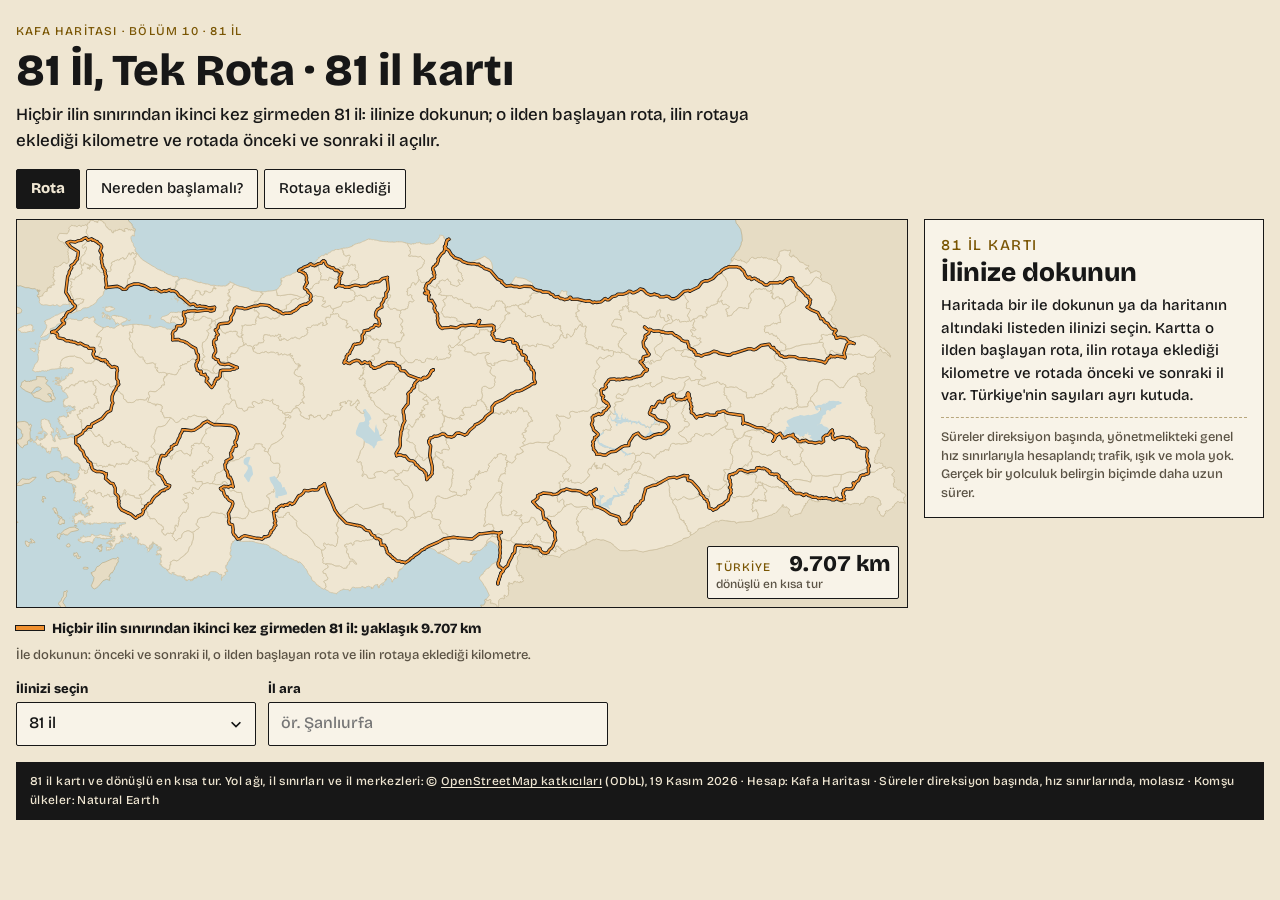
==== 81-il-tek-rota/index.html @ f0d90098 "Add files via upload" ====
<!doctype html>
<html lang="tr">
<head>
<meta charset="utf-8">
<meta name="viewport" content="width=device-width, initial-scale=1">
<meta http-equiv="Content-Security-Policy" content="default-src 'self'; script-src 'self'; style-src 'self'; img-src 'self' data:; font-src 'self'; connect-src 'none'; frame-src 'none'; object-src 'none'; base-uri 'none'; form-action 'none'">
<meta name="referrer" content="strict-origin-when-cross-origin">
<title>81 İl, Tek Rota · 81 il kartı · Kafa Haritası</title>
<meta name="description" content="Hiçbir ilin sınırından ikinci kez girmeden 81 il: her il için o ilden başlayan rota, ilin rotaya eklediği kilometre ve rotada önceki ve sonraki il. Kafa Haritası Bölüm 10.">
<link rel="preload" href="../ortak/bricolage-800.woff2" as="font" type="font/woff2" crossorigin>
<link rel="stylesheet" href="../ortak/kh.css">
<link rel="stylesheet" href="harita.css">
<script src="gom.js"></script>
</head>
<body>
<main class="sayfa">
  <header class="bas">
    <p class="etiket">Kafa Haritası · Bölüm 10 · 81 il</p>
    <h1>81 İl, Tek Rota · 81 il kartı</h1>
    <p class="giris-metni">Hiçbir ilin sınırından ikinci kez girmeden 81 il: ilinize dokunun; o ilden başlayan rota, ilin rotaya eklediği kilometre ve rotada önceki ve sonraki il açılır.</p>
  </header>

  <div class="katmanlar" role="radiogroup" aria-label="Harita">
    <button type="button" role="radio" data-katman="rota" aria-checked="true">Rota</button>
    <button type="button" role="radio" data-katman="baslangic" aria-checked="false">Nereden başlamalı?</button>
    <button type="button" role="radio" data-katman="ekledigi" aria-checked="false">Rotaya eklediği</button>
  </div>

  <div class="govde">
    <figure class="sekil" id="sekil">
      <div class="harita-kap">
      <div class="cerceve" id="cerceve" aria-describedby="harita-ipucu">
        <svg id="svg" viewBox="0 0 1000 436.5" role="img" aria-labelledby="svg-baslik" xmlns="http://www.w3.org/2000/svg">
          <title id="svg-baslik">Türkiye haritası: 81 il ve dönüşlü en kısa tur</title>
          <rect id="deniz" width="1000" height="436.5"/>
          <path id="komsular"/>
          <g id="iller"></g>
          <g id="goller"></g>
          <path id="vurgu"/>
          <g id="rota-kasa"></g>
          <g id="rota"></g>
          <g id="rota-sec-kasa"></g>
          <g id="rota-sec"></g>
          <circle id="merkez" r="0" cx="-10" cy="-10"/>
        </svg>
        <div class="balon" id="balon" hidden></div>
      </div>
      <button type="button" class="tr-kutu" id="tr-kutu" aria-pressed="false">
        <span class="tr-ad">Türkiye</span>
        <span class="tr-sayi" id="tr-sayi">9.707 km</span>
        <span class="tr-birim" id="tr-birim">Dönüşlü en kısa tur</span>
      </button>
      </div>
      <p class="gizli" id="harita-ipucu">İlleri haritanın altındaki listeden ya da arama kutusundan seçebilirsiniz.</p>

      <div class="lejant" id="lejant" aria-live="polite"></div>

      <div class="secim-cubugu">
        <div class="il-sec">
          <label for="il-sec" class="il-sec-etiket">İlinizi seçin</label>
          <select id="il-sec"><option value="">81 il</option></select>
        </div>
        <div class="ara-kutu">
          <label for="ara" class="il-sec-etiket">İl ara</label>
          <input id="ara" type="search" placeholder="ör. Şanlıurfa" autocomplete="off" enterkeyhint="search" spellcheck="false" role="combobox" aria-expanded="false" aria-controls="ara-sonuc" aria-autocomplete="list">
          <ul class="ara-sonuc" id="ara-sonuc" role="listbox" hidden></ul>
        </div>
        <a class="tam-sayfa" id="tam-sayfa" href="./" target="_blank" rel="noopener" hidden>Tam sayfada aç<svg class="ikon" viewBox="0 0 16 16" aria-hidden="true"><path d="M6 3h7v7M13 3 4 12" fill="none" stroke="currentColor" stroke-width="1.8"/></svg></a>
      </div>
    </figure>

    <aside class="kart" id="kart" aria-live="polite" aria-atomic="true"></aside>
  </div>

  <p class="atif">81 il kartı ve dönüşlü en kısa tur. Yol ağı, il sınırları ve il merkezleri: © <a href="https://www.openstreetmap.org/copyright" target="_blank" rel="noopener">OpenStreetMap katkıcıları</a> (ODbL), 19 Kasım 2026 · Hesap: Kafa Haritası · Süreler direksiyon başında, hız sınırlarında, molasız · Komşu ülkeler: Natural Earth</p>
</main>
<script src="veri.js"></script>
<script src="harita.js"></script>
</body>
</html>
---- ortak/kh.css ----
/* Kafa Haritası · ortak stil (harita.kafaharitasi.com)
   Yazı: Bricolage Grotesque, SIL Open Font License 1.1 (ortak/OFL.txt). Sunucumuzdan yüklenir; üçüncü tarafa istek yok. */
@font-face {
  font-family: "Bricolage";
  src: url("bricolage-500.woff2") format("woff2");
  font-weight: 400 600;
  font-style: normal;
  font-display: swap;
}
@font-face {
  font-family: "Bricolage";
  src: url("bricolage-800.woff2") format("woff2");
  font-weight: 700 900;
  font-style: normal;
  font-display: swap;
}

:root {
  --kagit: #EFE6D2;
  --kart: #F8F3E8;
  --murekkep: #171717;
  --meta: #5A5244;
  --altin: #7A5604;
  --pas: #9C3A23;
  --cizgi: #B8A67C;
  --deniz: #C2D8DD;
  --komsu: #E6DCC4;
  --fay: #B5442A;
  --deprem: #E0A515;
  --font: "Bricolage", system-ui, -apple-system, "Segoe UI", sans-serif;
  color-scheme: light;
}

*, *::before, *::after { box-sizing: border-box; }
html { -webkit-text-size-adjust: 100%; text-size-adjust: 100%; }
body {
  margin: 0;
  background: var(--kagit);
  color: var(--murekkep);
  font-family: var(--font);
  font-weight: 500;
  font-size: 16px;
  line-height: 1.55;
}
a { color: var(--pas); text-underline-offset: 2px; }
a:hover { color: var(--murekkep); }
:focus-visible { outline: 2.5px solid var(--murekkep); outline-offset: 2px; }
button, input, select { font: inherit; color: inherit; }

.etiket {
  font-size: 12px;
  font-weight: 500;
  letter-spacing: 0.1em;
  text-transform: uppercase;
  font-variant-numeric: tabular-nums;
  color: var(--altin);
}
.meta {
  font-size: 12px;
  letter-spacing: 0.06em;
  text-transform: uppercase;
  font-variant-numeric: tabular-nums;
  color: var(--meta);
}
.ikon { width: 1em; height: 1em; flex: none; display: inline-block; vertical-align: -0.125em; }
.gizli {
  position: absolute !important;
  width: 1px; height: 1px;
  overflow: hidden;
  clip: rect(0 0 0 0);
  white-space: nowrap;
}
---- 81-il-tek-rota/harita.css ----
/* 81 İl, Tek Rota · 81 il kartı ve rota (yakınlaştırma ve kaydırma yok) */
.sayfa { max-width: 1280px; margin: 0 auto; padding: 22px 16px 24px; }

.bas { margin-bottom: 14px; }
.bas .etiket { margin: 0; }
.bas h1 { margin: 6px 0 8px; font-weight: 800; font-size: clamp(28px, 4.4vw, 44px); line-height: 1.08; letter-spacing: -0.01em; text-wrap: balance; }
.giris-metni { margin: 0; max-width: 68ch; font-size: 17px; }

/* katman düğmeleri */
.katmanlar { display: flex; flex-wrap: wrap; gap: 6px; margin: 0 0 10px; }
.katmanlar button {
  min-height: 40px; padding: 6px 14px; cursor: pointer;
  background: var(--kart); border: 1.5px solid var(--murekkep); border-radius: 2px;
  font-size: 15px; font-weight: 500;
}
.katmanlar button:hover { border-color: var(--pas); }
.katmanlar button[aria-checked="true"] { background: var(--murekkep); color: var(--kagit); font-weight: 800; }

/* gövde: harita + kart */
.govde { display: grid; grid-template-columns: minmax(0, 1fr) 340px; gap: 16px; align-items: start; }
.sekil { margin: 0; min-width: 0; }
.harita-kap { position: relative; }

.cerceve {
  position: relative;
  aspect-ratio: 1000 / 436.5;
  background: var(--deniz);
  border: 1.5px solid var(--murekkep);
  overflow: hidden;
  touch-action: manipulation;
  user-select: none; -webkit-user-select: none;
  -webkit-tap-highlight-color: transparent;
}
.cerceve.uzerinde { cursor: pointer; }
#svg { position: absolute; inset: 0; width: 100%; height: 100%; display: block; }

#deniz { fill: var(--deniz); }
#komsular { fill: var(--komsu); stroke: var(--cizgi); stroke-width: .6px; stroke-linejoin: round; vector-effect: non-scaling-stroke; }
#iller path { stroke: #F8F3E8; stroke-width: .8px; stroke-linejoin: round; vector-effect: non-scaling-stroke; }
/* rota katmanında iller tek renk: sınırlar biraz koyu */
.duz #iller path { stroke: #CFC0A0; }
#goller path { fill: var(--deniz); stroke: none; pointer-events: none; }
#vurgu { fill: none; stroke: #171717; stroke-width: 2.2px; stroke-linejoin: round; vector-effect: non-scaling-stroke; pointer-events: none; }
/* rota: il boyamasının üstünde ince turuncu çizgi, koyu kasa; seçili ilin iki bacağı kalın */
#rota-kasa, #rota, #rota-sec-kasa, #rota-sec, #merkez { pointer-events: none; }
#rota-kasa path, #rota path, #rota-sec-kasa path, #rota-sec path { fill: none; stroke-linejoin: round; stroke-linecap: round; vector-effect: non-scaling-stroke; }
#rota-kasa path { stroke: #171717; stroke-width: 3.4px; }
#rota path { stroke: #F0902F; stroke-width: 1.8px; }
#rota-sec-kasa path { stroke: #171717; stroke-width: 6.6px; }
#rota-sec path { stroke: #F0902F; stroke-width: 4.2px; }
#merkez { fill: #F8F3E8; stroke: #171717; stroke-width: 2px; vector-effect: non-scaling-stroke; }


.balon {
  position: absolute; transform: translate(-50%, calc(-100% - 12px));
  background: var(--murekkep); color: var(--kagit);
  padding: 4px 9px; border-radius: 2px; font-size: 13px; line-height: 1.35; white-space: nowrap; pointer-events: none;
}
.balon b { font-weight: 800; }

/* Türkiye kutusu: haritanın köşesinde sabit */
/* Kutu, Suriye ve Irak'ın üstüne düşen sağ alt köşede durur (haritanın sağ %22'si, alt %21'i Türkiye dışı) */
.harita-kap { container-type: inline-size; }
.tr-kutu {
  position: absolute; right: 1cqw; bottom: 1.1cqw; z-index: 2; width: 21.5cqw;
  display: grid; grid-template-columns: minmax(0, 1fr) auto; align-items: baseline; gap: 0 6px;
  padding: .55cqw .9cqw .65cqw; text-align: left; cursor: pointer;
  background: var(--kart); color: var(--murekkep);
  border: 1.5px solid var(--murekkep); border-radius: 2px;
}
.tr-kutu:hover { border-color: var(--pas); }
.tr-kutu[aria-pressed="true"] { box-shadow: inset 0 0 0 2px #E0A515; }
.tr-ad { font-size: clamp(10.5px, 1.3cqw, 12px); letter-spacing: .1em; text-transform: uppercase; color: var(--altin); }
.tr-sayi { font-weight: 800; font-size: clamp(16px, 2.5cqw, 24px); line-height: 1.05; font-variant-numeric: tabular-nums; justify-self: end; }
.tr-birim { grid-column: 1 / -1; font-size: clamp(10.5px, 1.35cqw, 12px); line-height: 1.25; color: var(--meta); white-space: nowrap; overflow: hidden; text-overflow: ellipsis; }
.tr-kutu.uzun .tr-sayi { grid-column: 1 / -1; justify-self: start; font-size: clamp(13px, 1.75cqw, 17px); line-height: 1.2; white-space: nowrap; }

/* lejant */
.lejant { padding: 10px 0 2px; font-size: 13px; color: var(--meta); max-width: 560px; }
.lejant .l-baslik { margin: 0 0 6px; font-weight: 800; color: var(--murekkep); font-size: 14px; }
.lejant .olcek { display: grid; grid-template-columns: auto minmax(0, 1fr) auto; align-items: start; gap: 8px; }
.lejant .uc { font-size: 13px; line-height: 16px; color: var(--murekkep); }
.lejant .kutular, .lejant .sayilar { display: grid; grid-template-columns: repeat(6, minmax(0, 1fr)); }
.lejant .kutular span { height: 16px; border-right: 1px solid var(--kagit); }
.lejant .kutular span:last-child { border-right: 0; }
.lejant .sayilar span { font-size: 12.5px; line-height: 1.5; text-align: right; transform: translateX(50%); font-variant-numeric: tabular-nums; color: var(--murekkep); }
.lejant .l-not { margin: 6px 0 0; font-size: 13px; line-height: 1.45; }
.lejant .l-cizgi { display: inline-block; width: 28px; height: 4px; margin: 0 8px 3px 0; vertical-align: middle; background: #F0902F; box-shadow: 0 0 0 1px #171717; }

/* il seçimi + arama */
.secim-cubugu { display: flex; flex-wrap: wrap; align-items: flex-end; gap: 8px 12px; padding: 12px 0 2px; }
.il-sec { flex: 0 1 240px; min-width: 0; }
.ara-kutu { position: relative; flex: 1 1 220px; min-width: 0; max-width: 340px; }
.il-sec-etiket { display: block; margin: 0 0 3px; font-size: 13px; font-weight: 800; }
.ara-kutu input {
  width: 100%; min-height: 44px; padding: 8px 12px; font-size: 16px;
  border: 1.5px solid var(--murekkep); border-radius: 2px; background: var(--kart);
}
.il-sec select {
  width: 100%; min-height: 44px; padding: 8px 38px 8px 12px; font-size: 16px; cursor: pointer;
  border: 1.5px solid var(--murekkep); border-radius: 2px;
  -webkit-appearance: none; appearance: none;
  background: var(--kart) url("data:image/svg+xml,%3Csvg xmlns='http://www.w3.org/2000/svg' viewBox='0 0 16 16'%3E%3Cpath d='M3 6l5 5 5-5' fill='none' stroke='%23171717' stroke-width='2'/%3E%3C/svg%3E") no-repeat right 12px center / 14px 14px;
}
.ara-sonuc {
  position: absolute; left: 0; right: 0; bottom: calc(100% + 4px); z-index: 5;
  list-style: none; margin: 0; padding: 4px 0; max-height: 260px; overflow-y: auto;
  background: var(--kart); border: 1.5px solid var(--murekkep); border-radius: 2px;
  box-shadow: 0 4px 14px rgba(23,23,23,.18);
}
.ara-sonuc[hidden] { display: none; }
.ara-sonuc li { padding: 8px 12px; cursor: pointer; font-size: 15px; line-height: 1.3; }
.ara-sonuc li[aria-selected="true"], .ara-sonuc li:hover { background: var(--murekkep); color: var(--kagit); }
.ara-sonuc li.bos { cursor: default; color: var(--meta); }
.ara-sonuc li.bos:hover { background: none; color: var(--meta); }
.tam-sayfa { display: inline-flex; align-items: center; gap: 6px; font-size: 14px; white-space: nowrap; margin-left: auto; min-height: 44px; }
.tam-sayfa[hidden] { display: none; }

/* kart */
.kart {
  background: var(--kart);
  border: 1.5px solid var(--murekkep);
  padding: 14px 16px;
  max-height: calc(100vh - 40px); overflow-y: auto;
  position: sticky; top: 12px;
}
.kart > .etiket { margin: 0; }
.kart h2 { margin: 2px 0 6px; font-weight: 800; font-size: 26px; line-height: 1.15; }
.kart p { margin: 0 0 8px; font-size: 15px; line-height: 1.5; }
.kart .bolum { border-top: 1px solid var(--cizgi); padding-top: 8px; margin-top: 4px; }
.kart h3 { margin: 0 0 6px; font-weight: 800; font-size: 15px; line-height: 1.3; }
.kart dl { margin: 0 0 8px; display: grid; grid-template-columns: minmax(8.6em, 1fr) minmax(0, auto); gap: 3px 12px; font-size: 14px; line-height: 1.4; }
.kart .satir { display: contents; }
.kart dt { color: var(--meta); display: flex; align-items: center; gap: 7px; min-width: 0; }
.kart dd { margin: 0; font-weight: 800; text-align: right; text-wrap: balance; font-variant-numeric: tabular-nums; }
.kart .secili dt { color: var(--murekkep); font-weight: 800; }
.kart .secili dd { font-size: 16px; }
.kart .cip { width: 12px; height: 12px; flex: none; border: 1px solid rgba(23,23,23,.35); }
.kart .not { margin: -2px 0 8px; font-size: 13px; color: var(--meta); line-height: 1.45; }
.kart .il-not { margin: 8px 0 0; padding: 7px 10px; background: var(--kagit); font-size: 13.5px; line-height: 1.45; }
.kart .kayit-not { margin: 8px 0 0; font-size: 13px; color: var(--meta); line-height: 1.45; }
.kart .sabit { margin: 10px 0 0; padding-top: 10px; border-top: 1px dashed var(--cizgi); font-size: 13px; color: var(--meta); line-height: 1.45; }

.atif {
  margin: 14px 0 0; padding: 10px 14px;
  background: var(--murekkep); color: var(--kagit);
  font-size: 12px; line-height: 1.6; letter-spacing: .03em;
}
.atif a { color: var(--kagit); }
.atif a:hover { color: var(--deprem); }

/* gömülü görünüm: başlık bölüm sayfasında var */
.gomulu .bas { display: none; }
.gomulu .sayfa { padding: 2px 2px 10px; }
.gomulu .govde { grid-template-columns: 1fr; gap: 10px; }
.gomulu .kart { position: static; max-height: 390px; }
.gomulu .atif { margin-top: 10px; }

@media (max-width: 900px) {
  .govde { grid-template-columns: 1fr; gap: 12px; }
  .kart { position: static; max-height: none; }
}
@media (max-width: 600px) {
  .sayfa { padding: 14px 12px 16px; }
  .giris-metni { font-size: 16px; }
  .harita-kap { display: flex; flex-wrap: wrap; gap: 8px; }
  .cerceve { flex: 1 1 100%; }
  .katmanlar button { flex: 1 1 calc(50% - 6px); padding: 5px 8px; font-size: 14px; min-height: 38px; }
  .tr-kutu { position: static; order: 1; flex: 1 1 0; min-width: 0; width: auto; padding: 4px 10px 5px; grid-template-columns: minmax(0, 1fr) auto; gap: 0 8px; align-items: center; }
  .tr-ad { grid-column: 1; grid-row: 1; font-size: 12px; }
  .tr-birim { grid-column: 1; grid-row: 2; font-size: 11.5px; }
  .tr-sayi { grid-column: 2; grid-row: 1 / span 2; font-size: 26px; }
  .tr-kutu.uzun .tr-sayi { grid-column: 2; grid-row: 1 / span 2; justify-self: end; font-size: 16px; text-align: right; }
  .il-sec, .ara-kutu { flex: 1 1 calc(50% - 6px); max-width: none; }
  .ara-sonuc { right: auto; width: max(100%, 200px); }
  .tam-sayfa { margin-left: 0; min-height: 36px; }
  #rota-kasa path { stroke-width: 2.6px; }
  #rota path { stroke-width: 1.3px; }
  #rota-sec-kasa path { stroke-width: 5.4px; }
  #rota-sec path { stroke-width: 3.2px; }
  .gomulu .kart { max-height: 330px; }
  .gomulu .katmanlar button { min-height: 34px; padding: 3px 8px; }
  .gomulu .secim-cubugu { gap: 6px; padding-top: 8px; }
}
@media (max-width: 380px) {
  .lejant .sayilar span { font-size: 11.5px; }
}
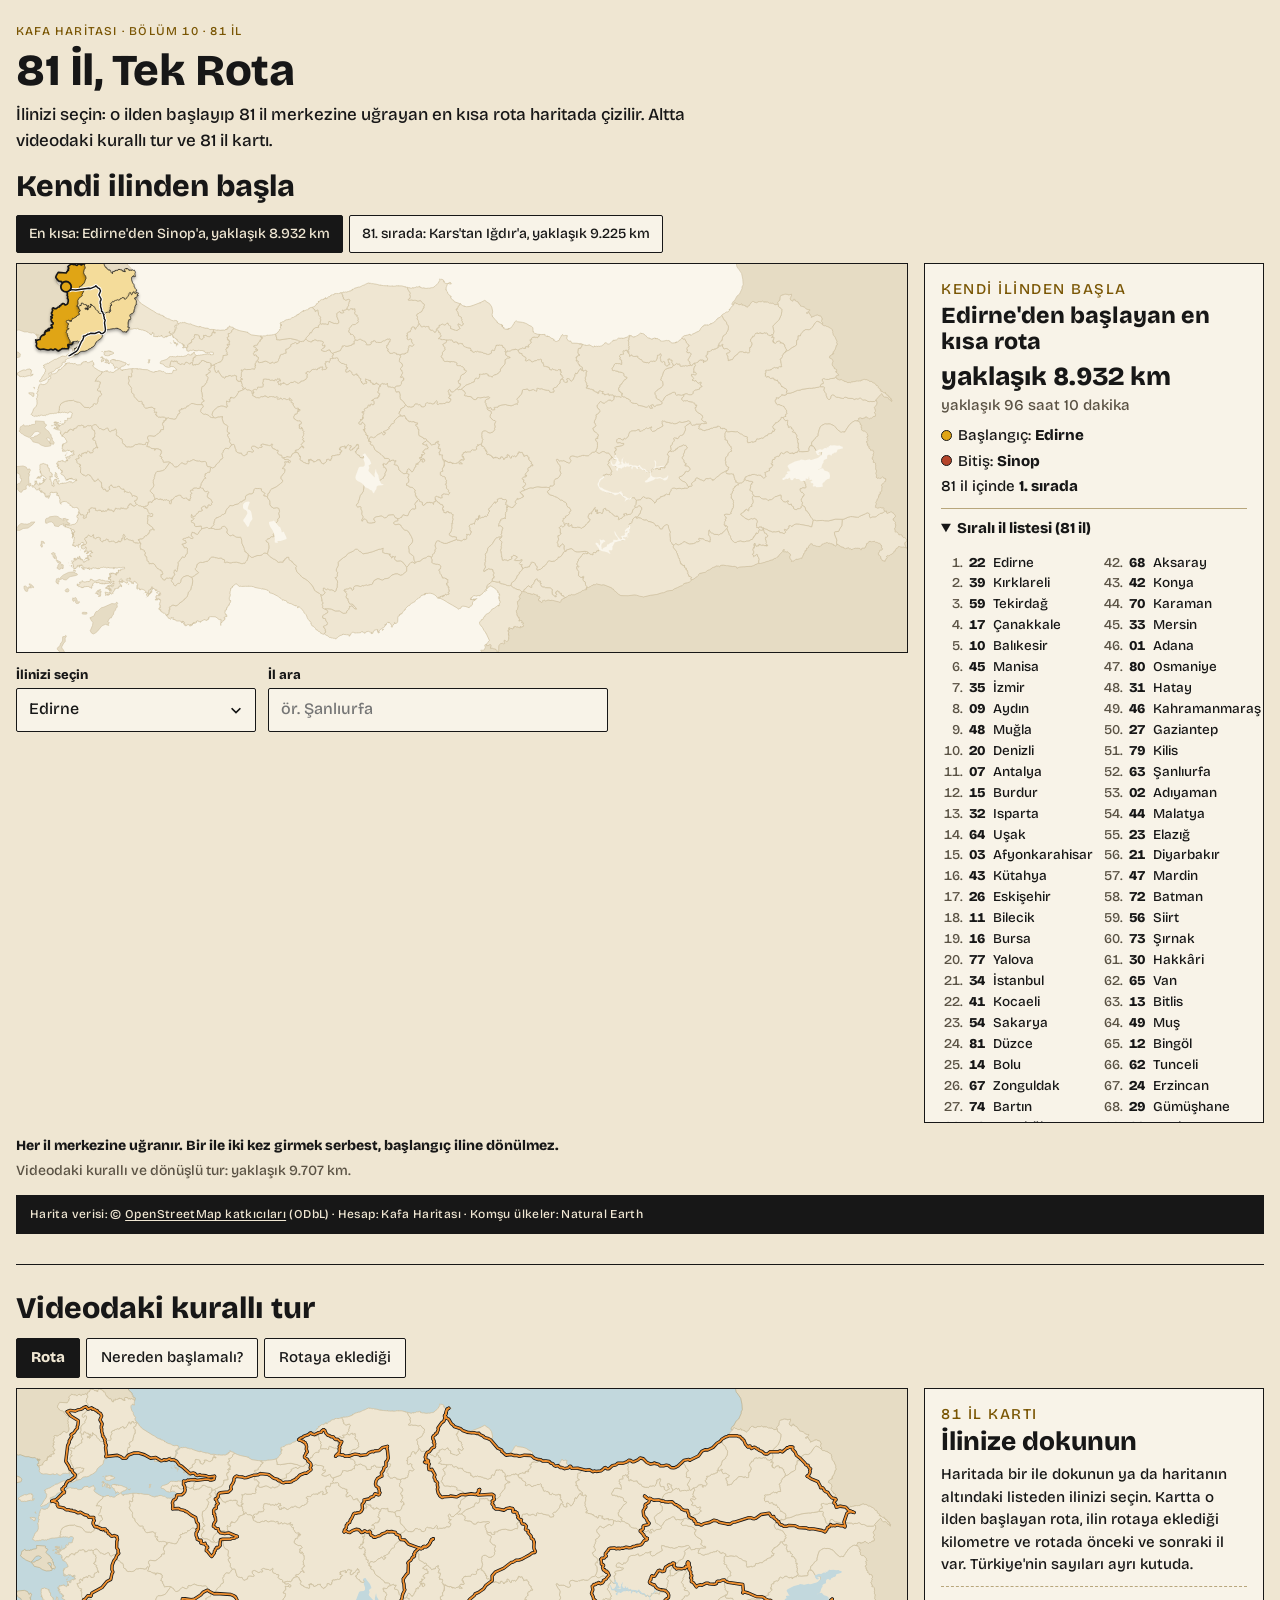
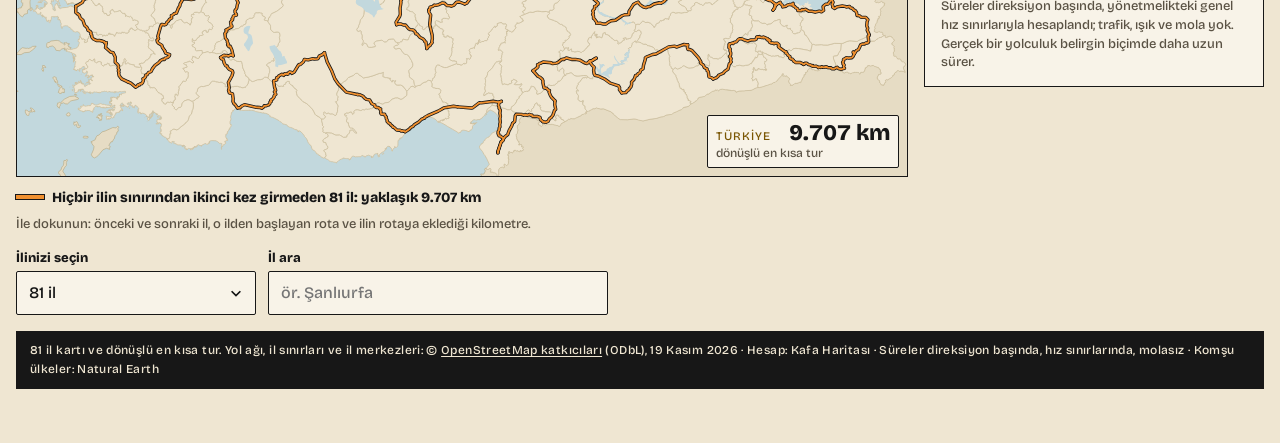
==== commit ff488cbd: "Add files via upload" ====
--- a/81-il-tek-rota/index.html
+++ b/81-il-tek-rota/index.html
@@ -5,20 +5,80 @@
 <meta name="viewport" content="width=device-width, initial-scale=1">
 <meta http-equiv="Content-Security-Policy" content="default-src 'self'; script-src 'self'; style-src 'self'; img-src 'self' data:; font-src 'self'; connect-src 'none'; frame-src 'none'; object-src 'none'; base-uri 'none'; form-action 'none'">
 <meta name="referrer" content="strict-origin-when-cross-origin">
-<title>81 İl, Tek Rota · 81 il kartı · Kafa Haritası</title>
-<meta name="description" content="Hiçbir ilin sınırından ikinci kez girmeden 81 il: her il için o ilden başlayan rota, ilin rotaya eklediği kilometre ve rotada önceki ve sonraki il. Kafa Haritası Bölüm 10.">
+<title>81 İl, Tek Rota · Kendi ilinden başla · Kafa Haritası</title>
+<meta name="description" content="İlinizi seçin: o ilden başlayıp 81 il merkezine uğrayan en kısa rota haritada çizilir. Altta videodaki kurallı tur ve 81 il kartı. Kafa Haritası Bölüm 10.">
 <link rel="preload" href="../ortak/bricolage-800.woff2" as="font" type="font/woff2" crossorigin>
 <link rel="stylesheet" href="../ortak/kh.css">
 <link rel="stylesheet" href="harita.css">
+<link rel="stylesheet" href="kendi.css">
 <script src="gom.js"></script>
 </head>
 <body>
 <main class="sayfa">
   <header class="bas">
     <p class="etiket">Kafa Haritası · Bölüm 10 · 81 il</p>
-    <h1>81 İl, Tek Rota · 81 il kartı</h1>
-    <p class="giris-metni">Hiçbir ilin sınırından ikinci kez girmeden 81 il: ilinize dokunun; o ilden başlayan rota, ilin rotaya eklediği kilometre ve rotada önceki ve sonraki il açılır.</p>
+    <h1>81 İl, Tek Rota</h1>
+    <p class="giris-metni">İlinizi seçin: o ilden başlayıp 81 il merkezine uğrayan en kısa rota haritada çizilir. Altta videodaki kurallı tur ve 81 il kartı.</p>
   </header>
+
+  <div class="sekmeler" role="tablist" aria-label="Harita">
+    <button type="button" role="tab" id="sekme-kendi" aria-controls="kendi" aria-selected="true">Kendi ilinden başla</button>
+    <button type="button" role="tab" id="sekme-tur" aria-controls="tur" aria-selected="false">Videodaki kurallı tur</button>
+  </div>
+
+  <section class="bolum-k" id="kendi" role="tabpanel" aria-labelledby="sekme-kendi">
+    <h2 class="bolum-baslik">Kendi ilinden başla</h2>
+
+    <div class="k-rozetler">
+      <button type="button" class="k-rozet" data-il="edirne">En kısa: Edirne'den Sinop'a, yaklaşık 8.932 km</button>
+      <button type="button" class="k-rozet" data-il="kars">81. sırada: Kars'tan Iğdır'a, yaklaşık 9.225 km</button>
+    </div>
+
+    <div class="govde">
+      <figure class="sekil">
+        <div class="cerceve k-cerceve" id="k-cerceve" aria-describedby="k-ipucu">
+          <svg id="k-svg" viewBox="0 0 1000 436.5" role="img" aria-labelledby="k-svg-baslik" xmlns="http://www.w3.org/2000/svg">
+            <title id="k-svg-baslik">Türkiye haritası: seçilen ilden başlayan en kısa rota</title>
+            <rect id="k-deniz" width="1000" height="436.5"/>
+            <path id="k-komsular"/>
+            <g id="k-iller"></g>
+            <g id="k-goller"></g>
+            <path id="k-rota-kasa"/>
+            <path id="k-rota"/>
+            <circle id="k-bas" r="0" cx="-10" cy="-10"/>
+            <circle id="k-bit" r="0" cx="-10" cy="-10"/>
+            <path id="k-olcer"/>
+          </svg>
+          <div class="balon" id="k-balon" hidden></div>
+        </div>
+        <p class="gizli" id="k-ipucu">Haritanın metin karşılığı yandaki rota kartı ve sıralı il listesidir. İli haritanın altındaki listeden ya da arama kutusundan seçebilirsiniz.</p>
+
+        <div class="secim-cubugu">
+          <div class="il-sec">
+            <label for="k-il-sec" class="il-sec-etiket">İlinizi seçin</label>
+            <select id="k-il-sec"></select>
+          </div>
+          <div class="ara-kutu">
+            <label for="k-ara" class="il-sec-etiket">İl ara</label>
+            <input id="k-ara" type="search" placeholder="ör. Şanlıurfa" autocomplete="off" enterkeyhint="search" spellcheck="false" role="combobox" aria-expanded="false" aria-controls="k-ara-sonuc" aria-autocomplete="list">
+            <ul class="ara-sonuc" id="k-ara-sonuc" role="listbox" hidden></ul>
+          </div>
+          <a class="tam-sayfa" id="k-tam-sayfa" href="./" target="_blank" rel="noopener" hidden>Tam sayfada aç<svg class="ikon" viewBox="0 0 16 16" aria-hidden="true"><path d="M6 3h7v7M13 3 4 12" fill="none" stroke="currentColor" stroke-width="1.8"/></svg></a>
+        </div>
+      </figure>
+
+      <aside class="kart k-panel" id="k-panel" aria-live="polite" aria-atomic="true"></aside>
+    </div>
+
+    <div class="k-notlar">
+      <p class="k-kural">Her il merkezine uğranır. Bir ile iki kez girmek serbest, başlangıç iline dönülmez.</p>
+      <p class="k-karsi">Videodaki kurallı ve dönüşlü tur: yaklaşık 9.707 km.</p>
+    </div>
+    <p class="atif">Harita verisi: © <a href="https://www.openstreetmap.org/copyright" target="_blank" rel="noopener">OpenStreetMap katkıcıları</a> (ODbL) · Hesap: Kafa Haritası · Komşu ülkeler: Natural Earth</p>
+  </section>
+
+  <section class="bolum-k" id="tur" role="tabpanel" aria-labelledby="sekme-tur">
+  <h2 class="bolum-baslik">Videodaki kurallı tur</h2>
 
   <div class="katmanlar" role="radiogroup" aria-label="Harita">
     <button type="button" role="radio" data-katman="rota" aria-checked="true">Rota</button>
@@ -73,8 +133,12 @@
   </div>
 
   <p class="atif">81 il kartı ve dönüşlü en kısa tur. Yol ağı, il sınırları ve il merkezleri: © <a href="https://www.openstreetmap.org/copyright" target="_blank" rel="noopener">OpenStreetMap katkıcıları</a> (ODbL), 19 Kasım 2026 · Hesap: Kafa Haritası · Süreler direksiyon başında, hız sınırlarında, molasız · Komşu ülkeler: Natural Earth</p>
+  </section>
 </main>
 <script src="veri.js"></script>
+<script src="kendi_veri.js"></script>
+<script src="sekme.js"></script>
 <script src="harita.js"></script>
+<script src="kendi.js"></script>
 </body>
 </html>
--- a/81-il-tek-rota/kendi.css
+++ b/81-il-tek-rota/kendi.css
@@ -0,0 +1,87 @@
+/* 81 İl, Tek Rota · Kendi ilinden başla (yakınlaştırma yok; bu haritada mavi yok) */
+.bolum-k { margin: 0 0 30px; }
+.bolum-k[hidden] { display: none; }
+.bolum-baslik { margin: 8px 0 12px; font-weight: 800; font-size: clamp(22px, 3vw, 30px); line-height: 1.15; }
+#tur { border-top: 1.5px solid var(--murekkep); padding-top: 18px; }
+
+/* sekmeler yalnız gömülüyken */
+.sekmeler { display: none; }
+.gomulu .sekmeler { display: flex; gap: 0; margin: 0 0 10px; border-bottom: 1.5px solid var(--murekkep); }
+.sekmeler button {
+  flex: 1 1 0; min-height: 42px; padding: 6px 10px; cursor: pointer;
+  background: transparent; border: 0; border-bottom: 4px solid transparent; margin-bottom: -1.5px;
+  font-size: 15px; font-weight: 500; color: var(--meta);
+}
+.sekmeler button[aria-selected="true"] { color: var(--murekkep); font-weight: 800; border-bottom-color: #E0A515; }
+.gomulu .bolum-baslik { display: none; }
+.gomulu #tur { border-top: 0; padding-top: 0; }
+.gomulu .bolum-k { margin: 0; }
+
+/* rozetler */
+.k-rozetler { display: flex; flex-wrap: wrap; gap: 6px; margin: 0 0 10px; }
+.k-rozet {
+  min-height: 38px; padding: 6px 12px; cursor: pointer; text-align: left;
+  background: var(--kart); border: 1.5px solid var(--murekkep); border-radius: 2px;
+  font-size: 14px; font-weight: 500; line-height: 1.3;
+}
+.k-rozet:hover { border-color: #B5442A; }
+.k-rozet[aria-pressed="true"] { background: var(--murekkep); color: var(--kagit); }
+
+/* harita: deniz mavi değil, açık kâğıt */
+.k-cerceve { background: #FAF6EC; }
+#k-deniz { fill: #FAF6EC; }
+#k-komsular { fill: #E6DCC4; stroke: #CFC0A0; stroke-width: .6px; stroke-linejoin: round; vector-effect: non-scaling-stroke; }
+#k-goller path { fill: #FAF6EC; stroke: none; pointer-events: none; }
+#k-iller path {
+  fill: #EFE6D2; stroke: #CFC0A0; stroke-width: .7px; stroke-linejoin: round; vector-effect: non-scaling-stroke; cursor: pointer;
+  transform-box: fill-box; transform-origin: center;
+  transition: fill .45s ease, transform .3s ease, filter .3s ease;
+}
+#k-iller path:hover { stroke: #171717; }
+/* rota çizgiyle ile varınca il yanar ve hafifçe kalkar */
+#k-iller path.yan { transform: translateY(-3px) scale(1.07); filter: drop-shadow(0 2.5px 1.5px rgba(23, 23, 23, .38)); stroke: #171717; }
+#k-iller path.ilk-il, #k-iller path.son-il { stroke: #171717; stroke-width: 1.6px; }
+#k-rota-kasa, #k-rota, #k-bas, #k-bit, #k-olcer { pointer-events: none; }
+#k-rota-kasa { fill: none; stroke: #FFFFFF; stroke-width: 3.8; stroke-linejoin: round; stroke-linecap: round; }
+#k-rota { fill: none; stroke: #171717; stroke-width: 1.6; stroke-linejoin: round; stroke-linecap: round; }
+#k-olcer { fill: none; stroke: none; }
+#k-bas { fill: #E0A515; stroke: #171717; stroke-width: 1.8px; vector-effect: non-scaling-stroke; }
+#k-bit { fill: #B5442A; stroke: #171717; stroke-width: 1.8px; vector-effect: non-scaling-stroke; }
+@media (max-width: 600px) {
+  #k-rota-kasa { stroke-width: 5.6; }
+  #k-rota { stroke-width: 2.6; }
+}
+
+/* yan panel */
+.k-panel h2 { font-size: 23px; }
+.k-panel .k-km { margin: 4px 0 0; font-weight: 800; font-size: 26px; line-height: 1.15; font-variant-numeric: tabular-nums; }
+.k-panel .k-sure { margin: 2px 0 8px; font-size: 15px; color: var(--meta); }
+.k-panel .k-satir { margin: 0 0 3px; font-size: 15px; display: flex; align-items: center; gap: 0 6px; }
+.k-panel .k-satir b { font-weight: 800; }
+.k-panel .nokta { width: 11px; height: 11px; border-radius: 50%; border: 1.5px solid #171717; flex: none; }
+.k-panel .nokta-ilk { background: #E0A515; }
+.k-panel .nokta-son { background: #B5442A; }
+.k-panel details { margin: 10px 0 0; border-top: 1px solid var(--cizgi); padding-top: 8px; }
+.k-panel summary { cursor: pointer; font-weight: 800; font-size: 15px; min-height: 30px; }
+.k-panel ol { margin: 6px 0 0; padding: 0; list-style: none; columns: 2; column-gap: 14px; font-size: 13.5px; line-height: 1.55; }
+.k-panel ol li { break-inside: avoid; display: flex; gap: 6px; }
+.k-panel ol .s { color: var(--meta); min-width: 1.6em; text-align: right; font-variant-numeric: tabular-nums; }
+.k-panel ol .p { font-weight: 800; font-variant-numeric: tabular-nums; min-width: 1.4em; }
+.k-panel .k-yontem { margin: 10px 0 0; padding-top: 8px; border-top: 1px dashed var(--cizgi); font-size: 12.5px; color: var(--meta); line-height: 1.45; }
+
+.k-notlar { margin: 12px 0 0; }
+.k-notlar p { margin: 0 0 4px; font-size: 14px; line-height: 1.5; }
+.k-notlar .k-kural { font-weight: 800; }
+.k-notlar .k-karsi { color: var(--meta); }
+
+.gomulu .k-panel { position: static; }
+.gomulu .k-rozetler { margin-bottom: 8px; }
+.gomulu .k-rozet { min-height: 34px; padding: 4px 10px; font-size: 13.5px; }
+@media (max-width: 600px) {
+  .k-rozet { flex: 1 1 100%; font-size: 13.5px; }
+  .k-panel ol { columns: 1; }
+  .gomulu .sekmeler button { font-size: 14px; min-height: 38px; }
+}
+@media (prefers-reduced-motion: reduce) {
+  #k-iller path { transition: none; }
+}
